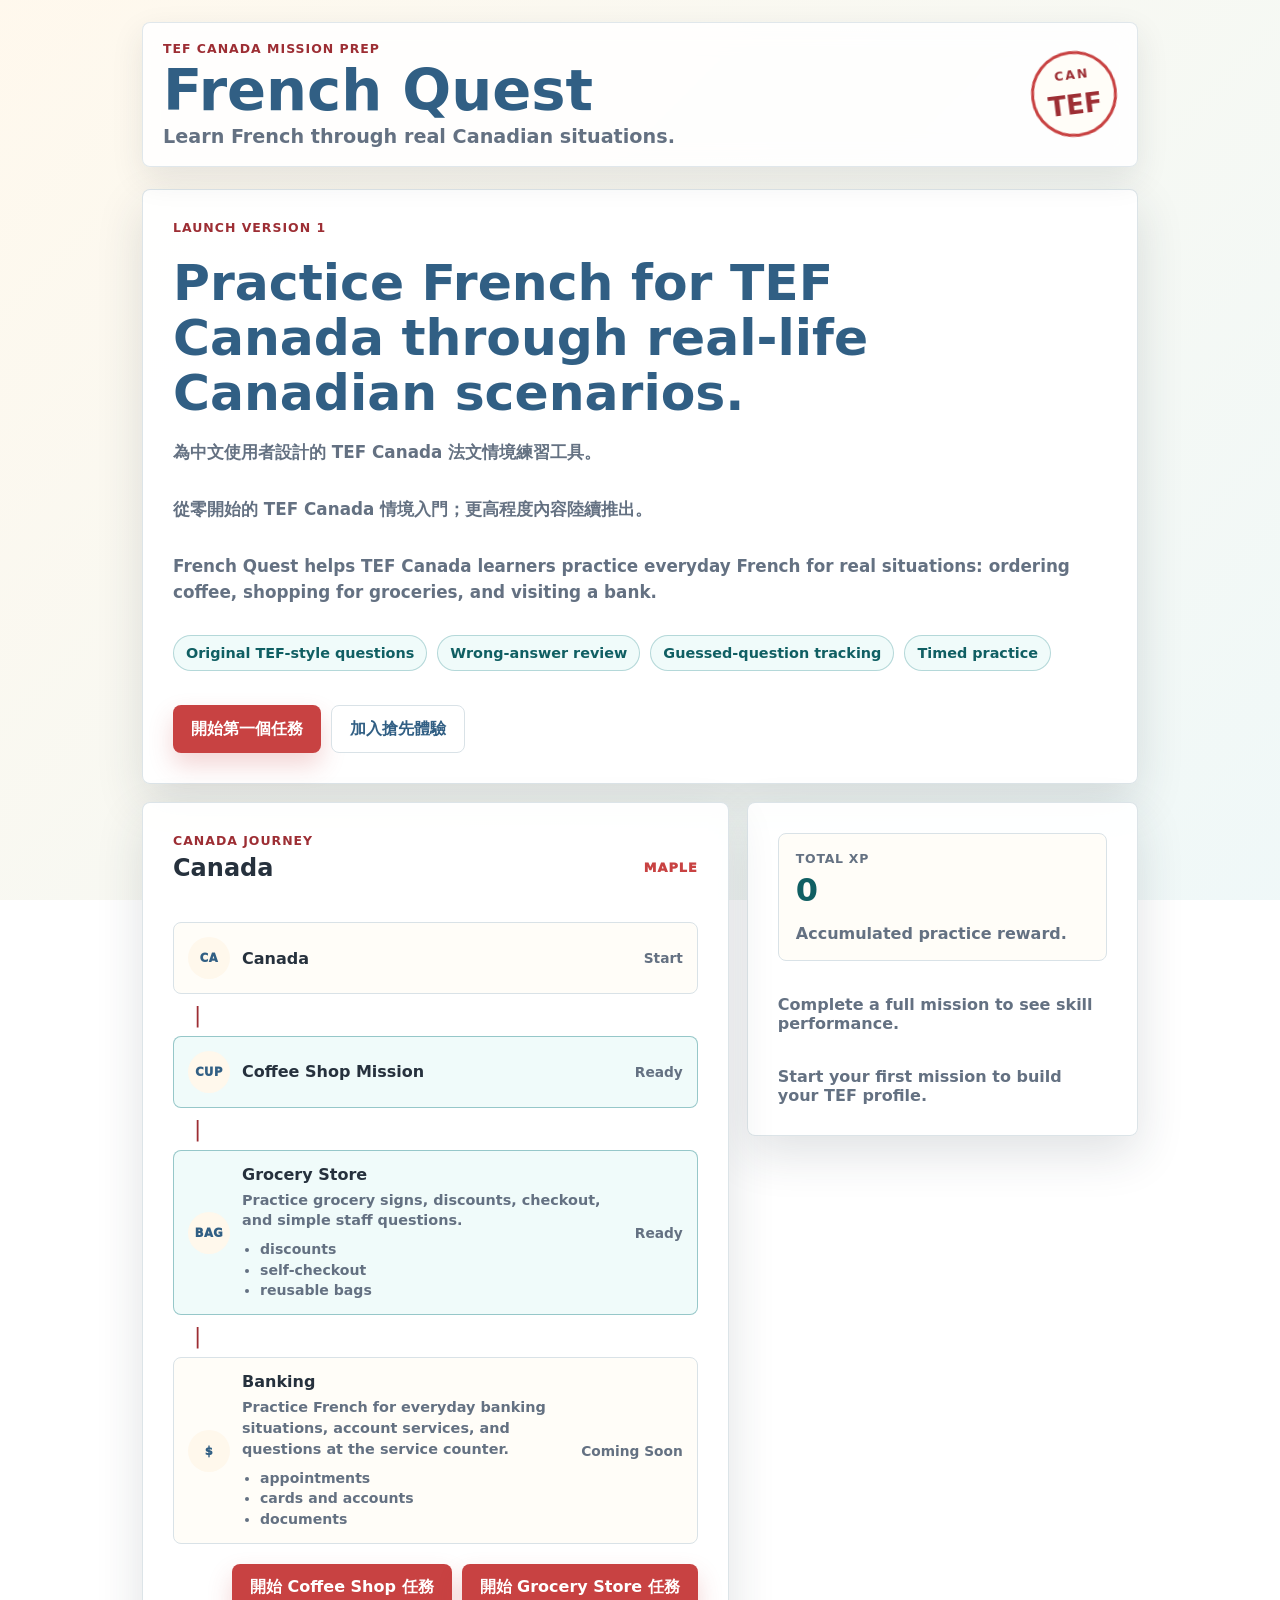
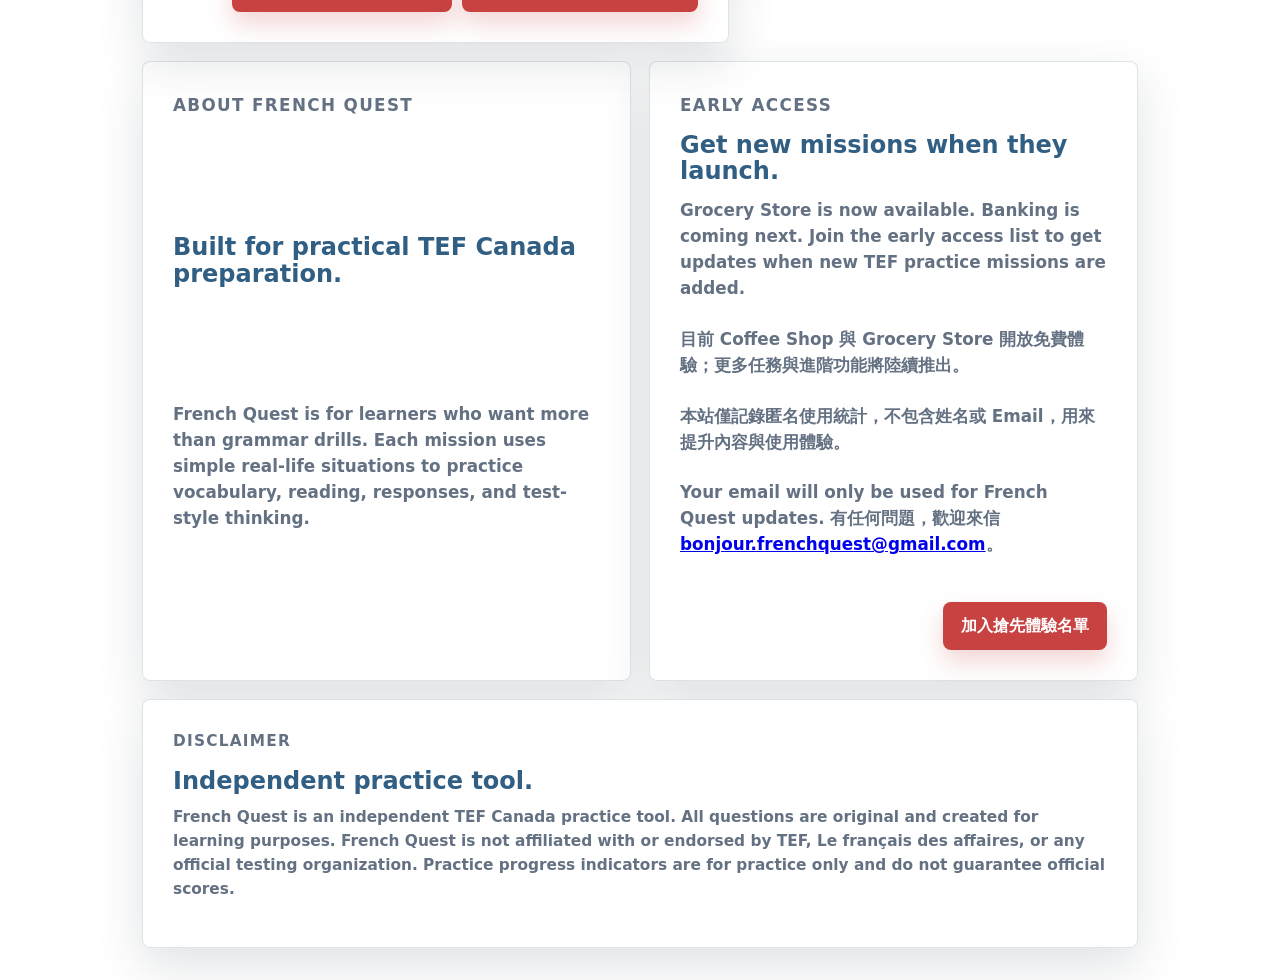
==== early-access/index.html @ 3b97d38c "Add Early Access preview path" ====
<!DOCTYPE html>
<html lang="zh-Hant">
<head>
  <meta charset="UTF-8">
  <meta name="viewport" content="width=device-width, initial-scale=1.0">
  <meta name="robots" content="noindex, nofollow">
  <title>French Quest</title>
  <link rel="stylesheet" href="style.css">
  <link rel="stylesheet" href="mobile-fixes.css">
</head>
<body>
  <div class="app-shell">
    <header class="site-header">
      <div>
        <p class="eyebrow">TEF Canada Mission Prep</p>
        <h1>French Quest</h1>
        <p class="subtitle">Learn French through real Canadian situations.</p>
      </div>
      <div class="passport-stamp" aria-label="Canadian journey badge">
        <span>CAN</span>
        <strong>TEF</strong>
      </div>
    </header>

    <main id="app" aria-live="polite"></main>
  </div>

  <script>
    window.frenchQuestRuntime = {
      environment: "early-access",
      reviewMode: false,
      disableAnalytics: false,
      publicMissions: ["coffee_shop", "grocery_store"],
      analyticsCohort: "early_access",
      analyticsPage: "early_access_home"
    };
  </script>
  <script src="script.js"></script>
  <script src="links.js"></script>
</body>
</html>
---- early-access/style.css ----
:root {
  color-scheme: light;
  --ink: #26313d;
  --muted: #647182;
  --paper: #fff8ec;
  --panel: #ffffff;
  --line: #d9e2e7;
  --red: #c84242;
  --red-dark: #9d2e34;
  --teal: #197f83;
  --teal-dark: #105f63;
  --green: #2e8f5b;
  --gold: #d79a2b;
  --blue: #315f84;
  --shadow: 0 18px 48px rgba(38, 49, 61, 0.14);
}

* {
  box-sizing: border-box;
}

body {
  margin: 0;
  min-height: 100vh;
  font-family: Inter, ui-sans-serif, system-ui, -apple-system, BlinkMacSystemFont, "Segoe UI", sans-serif;
  color: var(--ink);
  background:
    linear-gradient(135deg, rgba(255, 248, 236, 0.94), rgba(237, 247, 247, 0.86)),
    url("https://images.unsplash.com/photo-1506744038136-46273834b3fb?auto=format&fit=crop&w=1600&q=75");
  background-attachment: fixed;
  background-position: center;
  background-size: cover;
}

button {
  font: inherit;
}

.app-shell {
  width: min(1040px, 100%);
  min-height: 100vh;
  margin: 0 auto;
  padding: 22px;
}

.site-header {
  display: flex;
  align-items: center;
  justify-content: space-between;
  gap: 18px;
  padding: 18px 20px;
  border: 1px solid rgba(217, 226, 231, 0.82);
  border-radius: 8px;
  background: rgba(255, 255, 255, 0.86);
  box-shadow: 0 12px 32px rgba(38, 49, 61, 0.1);
  backdrop-filter: blur(14px);
}

.eyebrow {
  margin: 0 0 6px;
  color: var(--red-dark);
  font-size: 0.78rem;
  font-weight: 800;
  letter-spacing: 0.08em;
  text-transform: uppercase;
}

h1,
h2,
h3,
p {
  margin-top: 0;
}

h1 {
  margin-bottom: 5px;
  color: var(--blue);
  font-size: clamp(2rem, 6vw, 3.6rem);
  line-height: 1;
  letter-spacing: 0;
}

.subtitle {
  margin-bottom: 0;
  color: var(--muted);
  font-size: clamp(1rem, 2.5vw, 1.2rem);
  font-weight: 650;
}

.passport-stamp {
  width: 86px;
  height: 86px;
  display: grid;
  place-items: center;
  flex: 0 0 auto;
  border: 3px solid var(--red);
  border-radius: 50%;
  color: var(--red-dark);
  transform: rotate(-7deg);
  background: #fffdf8;
}

.passport-stamp span,
.passport-stamp strong {
  display: block;
  line-height: 1;
}

.passport-stamp span {
  font-size: 0.78rem;
  font-weight: 900;
  letter-spacing: 0.16em;
}

.passport-stamp strong {
  margin-top: -20px;
  font-size: 1.65rem;
}

#app {
  padding: 22px 0 10px;
}

.screen {
  display: grid;
  gap: 18px;
}

.panel {
  padding: clamp(18px, 4vw, 30px);
  border: 1px solid rgba(217, 226, 231, 0.92);
  border-radius: 8px;
  background: rgba(255, 255, 255, 0.94);
  box-shadow: var(--shadow);
}

.home-grid {
  grid-template-columns: minmax(0, 1.5fr) minmax(280px, 1fr);
  align-items: start;
}

.readiness-card {
  display: grid;
  gap: 18px;
}

.readiness-top {
  display: flex;
  align-items: center;
  justify-content: space-between;
  gap: 14px;
}

.readiness-number {
  color: var(--teal-dark);
  font-size: clamp(2.25rem, 7vw, 3.6rem);
  font-weight: 900;
  line-height: 1;
}

.meter {
  height: 14px;
  overflow: hidden;
  border: 1px solid var(--line);
  border-radius: 999px;
  background: #eef3f5;
}

.meter-fill {
  height: 100%;
  width: var(--value, 0%);
  border-radius: inherit;
  background: linear-gradient(90deg, var(--red), var(--gold), var(--teal));
  transition: width 260ms ease;
}

.skill-grid,
.report-grid {
  display: grid;
  grid-template-columns: repeat(2, minmax(0, 1fr));
  gap: 10px;
}

.skill-tile,
.report-tile {
  min-height: 86px;
  padding: 15px;
  border: 1px solid var(--line);
  border-radius: 8px;
  background: #f8fbfb;
}

.skill-tile span,
.report-tile span,
.stat-label {
  display: block;
  color: var(--muted);
  font-size: 0.78rem;
  font-weight: 850;
  letter-spacing: 0.06em;
  text-transform: uppercase;
}

.skill-tile strong,
.report-tile strong {
  display: block;
  margin-top: 8px;
  color: var(--blue);
  font-size: 2rem;
  line-height: 1;
}

.journey {
  position: relative;
}

.journey-title {
  display: flex;
  align-items: center;
  justify-content: space-between;
  gap: 12px;
  margin-bottom: 20px;
}

.leaf {
  color: var(--red);
  font-size: 0.8rem;
  font-weight: 950;
  letter-spacing: 0.08em;
}

.route {
  display: grid;
  gap: 10px;
}

.route-stop {
  display: grid;
  grid-template-columns: 42px 1fr auto;
  align-items: center;
  gap: 12px;
  padding: 14px;
  border: 1px solid var(--line);
  border-radius: 8px;
  background: #fffdf8;
}

.route-stop.ready {
  border-color: rgba(25, 127, 131, 0.42);
  background: #f0fbfa;
}

.route-icon {
  width: 42px;
  height: 42px;
  display: grid;
  place-items: center;
  border-radius: 50%;
  background: var(--paper);
  color: var(--blue);
  font-size: 0.72rem;
  font-weight: 950;
  letter-spacing: 0.04em;
}

.route-name {
  margin: 0;
  font-weight: 850;
}

.route-preview {
  margin: 6px 0 0;
  color: var(--muted);
  font-size: 0.9rem;
  font-weight: 650;
  line-height: 1.45;
}

.route-preview-list {
  margin: 8px 0 0;
  padding-left: 18px;
  color: var(--muted);
  font-size: 0.88rem;
  font-weight: 650;
  line-height: 1.45;
}

.route-state {
  color: var(--muted);
  font-size: 0.86rem;
  font-weight: 800;
}

.route-arrow {
  padding-left: 21px;
  color: var(--red-dark);
  font-size: 1.35rem;
  line-height: 1;
}

.primary-btn,
.secondary-btn {
  min-height: 48px;
  padding: 0 18px;
  border-radius: 8px;
  font-weight: 850;
  cursor: pointer;
  transition: transform 160ms ease, box-shadow 160ms ease, background 160ms ease;
}

.primary-btn {
  border: 0;
  background: var(--red);
  color: #fff;
  box-shadow: 0 12px 24px rgba(200, 66, 66, 0.22);
}

.secondary-btn {
  border: 1px solid var(--line);
  background: #fff;
  color: var(--blue);
}

.primary-btn:hover,
.secondary-btn:hover {
  transform: translateY(-1px);
}

.primary-btn:disabled {
  opacity: 0.48;
  cursor: not-allowed;
  transform: none;
  box-shadow: none;
}

.mission-card {
  width: min(760px, 100%);
  margin: 0 auto;
}

.mission-head {
  display: flex;
  align-items: flex-start;
  justify-content: space-between;
  gap: 16px;
  margin-bottom: 18px;
}

.mission-head h2 {
  margin-bottom: 6px;
  color: var(--blue);
  font-size: clamp(1.7rem, 5vw, 2.6rem);
  line-height: 1.05;
}

.review-line {
  display: grid;
  gap: 4px;
  max-width: 620px;
  color: var(--muted);
  font-size: 0.95rem;
  font-weight: 650;
  line-height: 1.35;
}

.review-line p {
  margin-bottom: 0;
}

.review-line strong {
  color: var(--ink);
}

.question-meta {
  display: flex;
  flex-wrap: wrap;
  gap: 10px;
  margin-bottom: 18px;
  color: var(--muted);
  font-weight: 800;
}

.pill {
  padding: 7px 10px;
  border: 1px solid var(--line);
  border-radius: 999px;
  background: #fffdf8;
}

.question-text {
  margin: 22px 0;
  font-size: clamp(1.35rem, 4vw, 2rem);
  font-weight: 850;
  line-height: 1.25;
  white-space: pre-line;
}

.review-line p {
  white-space: pre-line;
}

.options {
  display: grid;
  grid-template-columns: repeat(2, minmax(0, 1fr));
  gap: 12px;
}

.option {
  min-height: 64px;
  padding: 15px;
  border: 2px solid var(--line);
  border-radius: 8px;
  background: #fff;
  color: var(--ink);
  text-align: left;
  font-weight: 800;
  cursor: pointer;
}

.option:hover,
.option.selected {
  border-color: var(--teal);
  background: #effafa;
}

.option.correct {
  border-color: var(--green);
  background: #edf8f1;
}

.option.wrong {
  border-color: var(--red);
  background: #fff0ee;
}

.actions {
  display: flex;
  justify-content: flex-end;
  gap: 10px;
  margin-top: 20px;
}

.feedback-result {
  display: inline-flex;
  align-items: center;
  gap: 10px;
  margin-bottom: 16px;
  padding: 9px 12px;
  border-radius: 999px;
  font-weight: 900;
}

.feedback-result.correct {
  color: #216a45;
  background: #e8f7ed;
}

.feedback-result.incorrect {
  color: var(--red-dark);
  background: #fff0ee;
}

.learning-notes {
  display: grid;
  gap: 12px;
}

.note {
  padding: 15px;
  border: 1px solid var(--line);
  border-radius: 8px;
  background: #fbfdfd;
}

.note span {
  display: block;
  margin-bottom: 5px;
  color: var(--teal-dark);
  font-size: 0.78rem;
  font-weight: 900;
  letter-spacing: 0.07em;
  text-transform: uppercase;
  white-space: normal;
}

.note-content {
  white-space: pre-line;
}

.complete-card {
  width: min(760px, 100%);
  margin: 0 auto;
  text-align: center;
}

.complete-card h2 {
  color: var(--blue);
  font-size: clamp(2.2rem, 8vw, 4rem);
  line-height: 1;
}

.score-row {
  display: grid;
  grid-template-columns: repeat(3, minmax(0, 1fr));
  gap: 12px;
  margin: 22px 0;
}

.stat-card {
  padding: 17px;
  border: 1px solid var(--line);
  border-radius: 8px;
  background: #fffdf8;
}

.stat-card strong {
  display: block;
  margin-top: 8px;
  color: var(--teal-dark);
  font-size: 2rem;
  line-height: 1;
}

.next-step {
  margin: 18px 0 0;
  color: var(--muted);
  font-weight: 750;
}

@media (max-width: 760px) {
  .app-shell {
    padding: 12px;
  }

  .site-header,
  .mission-head,
  .readiness-top {
    align-items: flex-start;
    flex-direction: column;
  }

  .passport-stamp {
    width: 72px;
    height: 72px;
  }

  .home-grid,
  .options,
  .score-row {
    grid-template-columns: 1fr;
  }

  .skill-grid,
  .report-grid {
    grid-template-columns: 1fr 1fr;
  }

  .route-stop {
    grid-template-columns: 38px 1fr;
  }

  .route-state {
    grid-column: 2;
  }

  .route-preview,
  .route-preview-list {
    grid-column: 2;
  }
}

@media (max-width: 440px) {
  .skill-grid,
  .report-grid {
    grid-template-columns: 1fr;
  }

  .actions {
    flex-direction: column;
  }

  .primary-btn,
  .secondary-btn {
    width: 100%;
  }
}
---- early-access/mobile-fixes.css ----
/* French Quest launch, mobile, and question-page UX refinements */

.launch-hero {
  display: grid;
  gap: 14px;
  margin-bottom: 18px;
}

.launch-hero h2,
.info-panel h2 {
  margin-bottom: 4px;
  color: var(--blue);
  line-height: 1.1;
}

.launch-hero h2 {
  max-width: 760px;
  font-size: clamp(2rem, 5vw, 3.15rem);
}

.launch-copy,
.info-panel p {
  color: var(--muted);
  font-size: 1.05rem;
  font-weight: 650;
  line-height: 1.55;
}

.launch-points {
  display: flex;
  flex-wrap: wrap;
  gap: 10px;
}

.launch-points span {
  padding: 9px 12px;
  border: 1px solid rgba(25, 127, 131, 0.28);
  border-radius: 999px;
  background: #f0fbfa;
  color: var(--teal-dark);
  font-size: 0.9rem;
  font-weight: 850;
}

.launch-actions {
  justify-content: flex-start;
}

.launch-grid {
  grid-template-columns: repeat(2, minmax(0, 1fr));
  margin-top: 18px;
}

.info-panel {
  display: grid;
  gap: 8px;
}

.disclaimer-panel {
  grid-column: 1 / -1;
}

.disclaimer-panel p {
  font-size: 0.96rem;
}

.completion-cta {
  margin: 22px 0 0;
  text-align: left;
}

.mission-card .mission-head h2 {
  font-size: 1.15rem;
  line-height: 1.12;
  margin-bottom: 2px;
}

.mission-card .mission-head .eyebrow {
  margin-bottom: 3px;
}

.mission-card .mission-head {
  margin-bottom: 10px;
}

.mission-card .question-text {
  margin-top: 18px;
}

.mission-card .review-line {
  margin-top: 6px;
  gap: 7px;
  font-size: 1.08rem;
  line-height: 1.45;
}

.mission-card .review-line p {
  margin-bottom: 0;
}

.mission-card .review-line strong {
  font-size: 1.02rem;
}

.feedback-result {
  margin-top: 6px;
  margin-bottom: 18px;
  font-size: 1.05rem;
}

@media (min-width: 761px) {
  .mission-card .mission-head h2 {
    font-size: 1.2rem;
  }

  .mission-card .mission-head:has(.review-line) h2 {
    font-size: 1.45rem;
  }
}

@media (max-width: 760px) {
  body {
    padding-bottom: 92px;
  }

  .launch-grid {
    grid-template-columns: 1fr;
  }

  .launch-hero h2 {
    font-size: 1.85rem;
  }

  .launch-actions,
  .journey .actions,
  .info-panel .actions,
  .completion-cta .actions {
    align-items: stretch;
    flex-direction: column;
  }

  .journey .actions .primary-btn {
    width: 100%;
    min-height: 54px;
  }

  .mission-card .mission-head h2 {
    font-size: 1.08rem;
  }

  .mission-card .mission-head:has(.review-line) h2 {
    font-size: 1.35rem;
  }

  .mission-card .review-line {
    font-size: 1rem;
  }

  .question-text {
    font-size: clamp(1.22rem, 6vw, 1.55rem);
    line-height: 1.28;
  }

  .mission-card .actions {
    position: sticky;
    bottom: 0;
    z-index: 20;
    margin: 18px -18px -18px;
    padding: 12px 18px calc(12px + env(safe-area-inset-bottom));
    border-top: 1px solid var(--line);
    background: rgba(255, 255, 255, 0.96);
    box-shadow: 0 -12px 28px rgba(38, 49, 61, 0.12);
    backdrop-filter: blur(12px);
  }

  .mission-card .actions .primary-btn,
  .mission-card .actions .secondary-btn {
    min-height: 46px;
  }
}
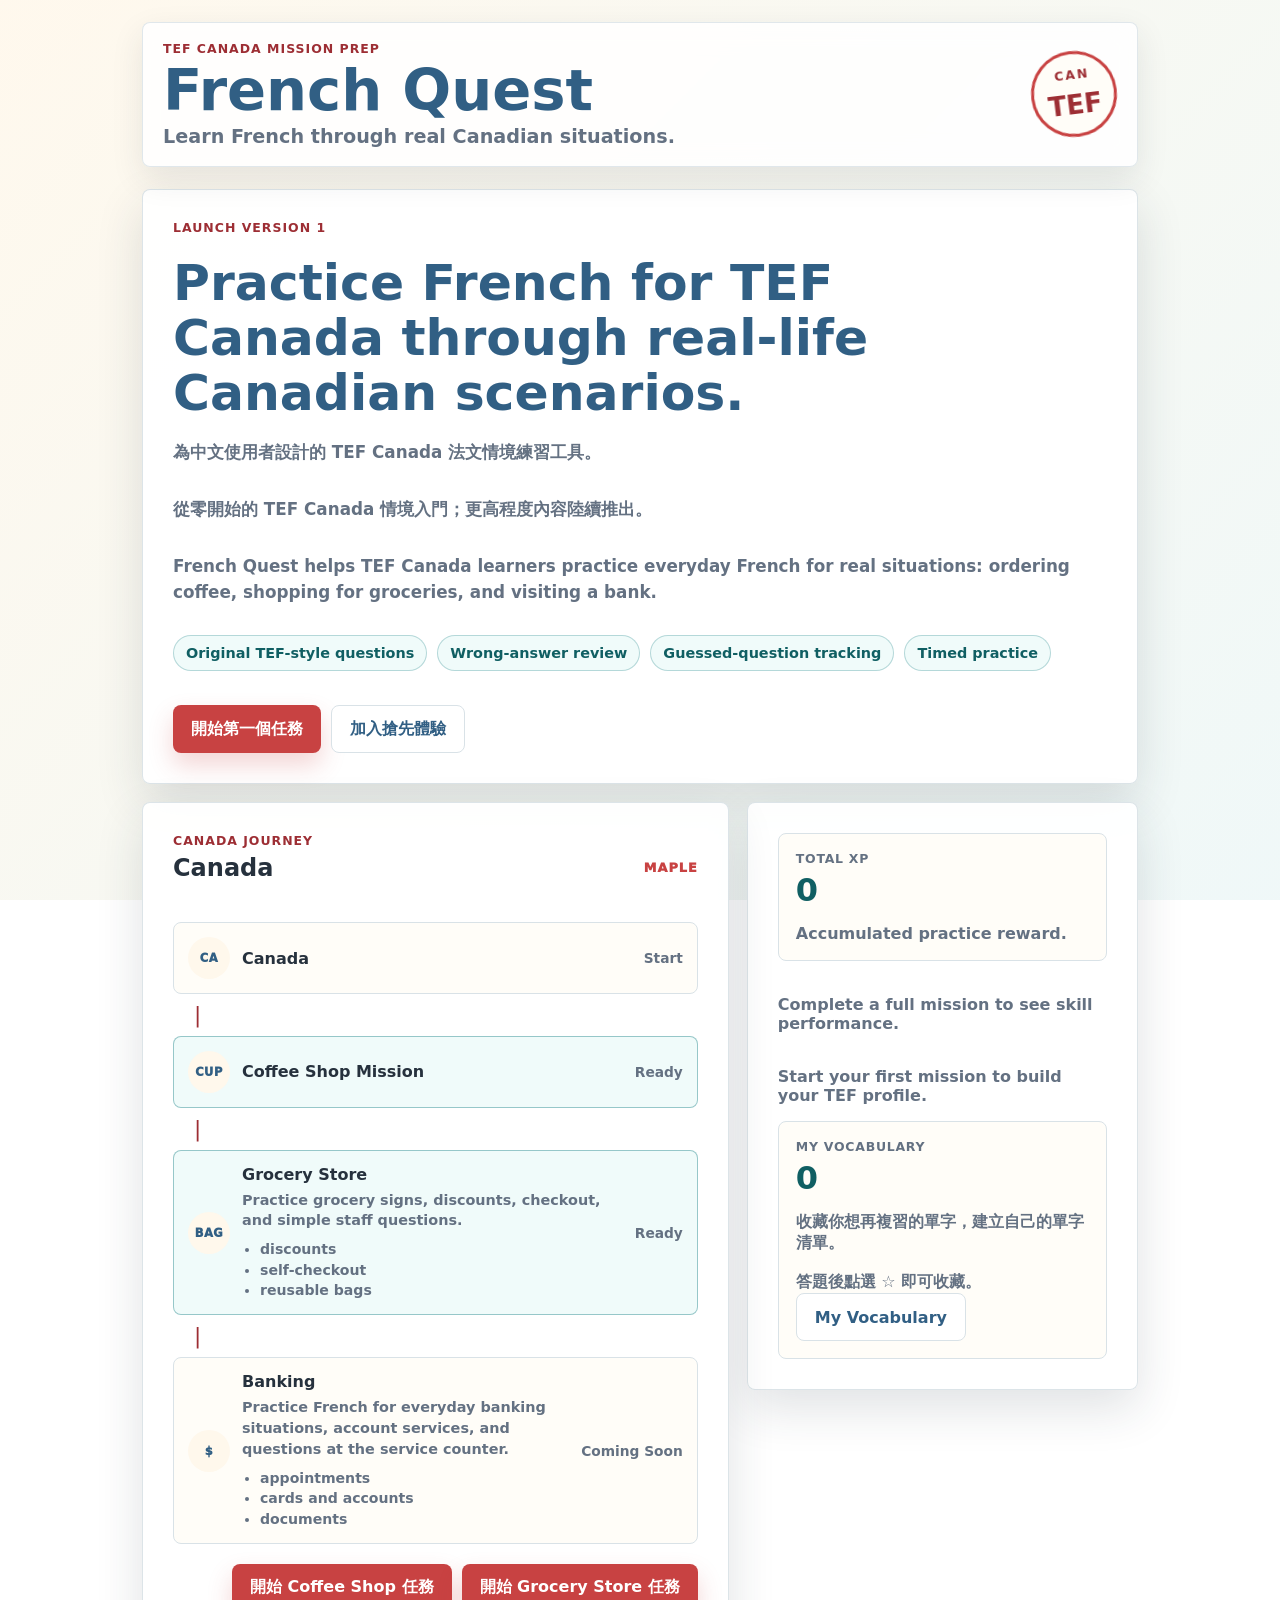
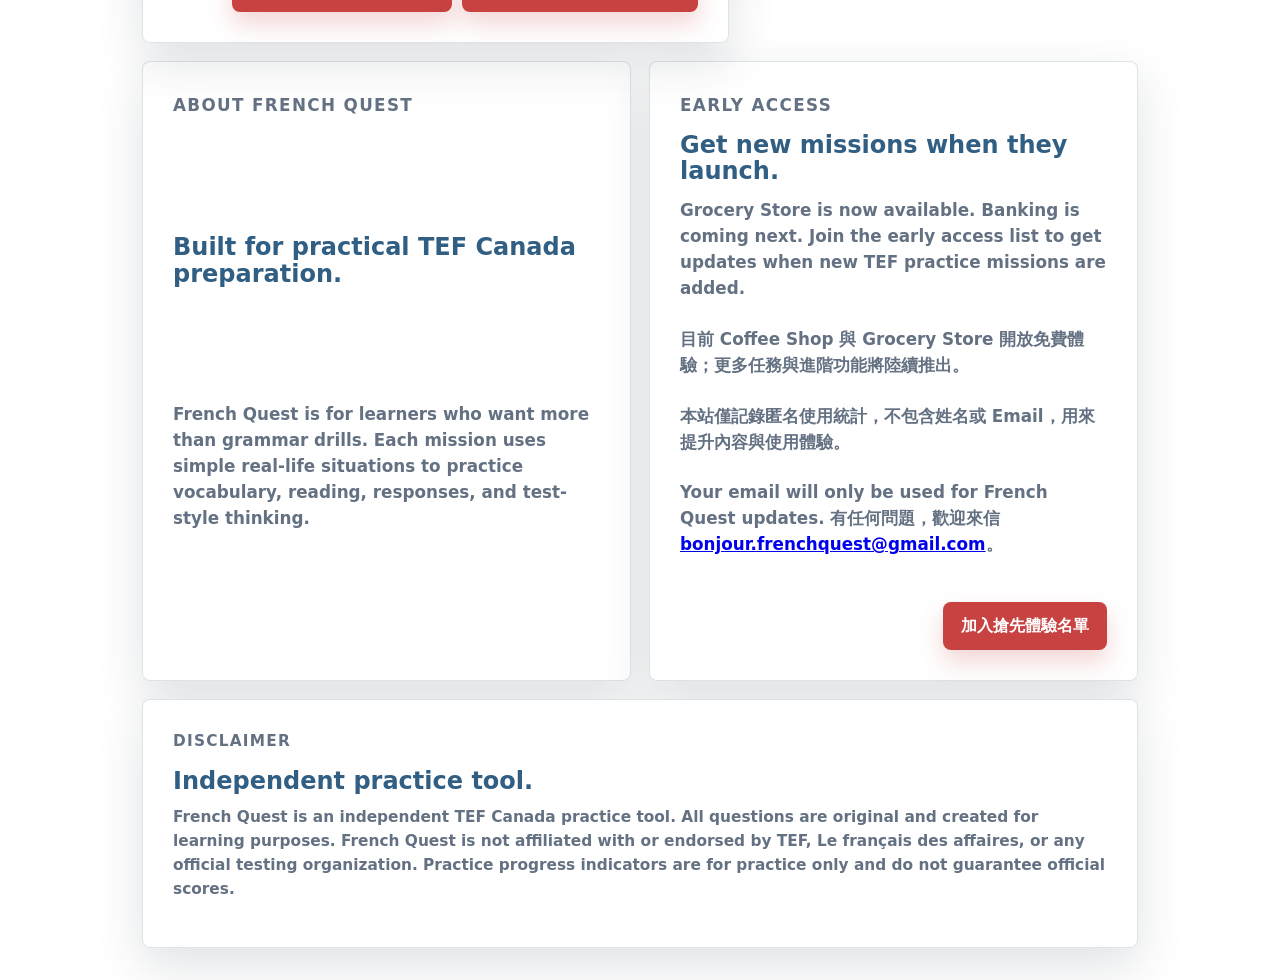
==== commit c58300dd: "Update staging My Vocabulary preview" ====
--- a/early-access/index.html
+++ b/early-access/index.html
@@ -29,10 +29,11 @@
     window.frenchQuestRuntime = {
       environment: "early-access",
       reviewMode: false,
-      disableAnalytics: false,
+      disableAnalytics: true,
       publicMissions: ["coffee_shop", "grocery_store"],
       analyticsCohort: "early_access",
-      analyticsPage: "early_access_home"
+      analyticsPage: "early_access_home",
+      progressStoragePrefix: "earlyAccess_"
     };
   </script>
   <script src="script.js"></script>
@@ -40,3 +41,4 @@
 </body>
 </html>
 
+
--- a/early-access/style.css
+++ b/early-access/style.css
@@ -527,6 +527,57 @@
   font-weight: 750;
 }
 
+.vocabulary-feedback-list,
+.vocabulary-list {
+  display: grid;
+  gap: 10px;
+}
+
+.vocabulary-feedback-item,
+.vocabulary-row {
+  display: flex;
+  align-items: center;
+  justify-content: space-between;
+  gap: 12px;
+  padding: 10px 12px;
+  border: 1px solid var(--line);
+  border-radius: 8px;
+  background: #fff;
+}
+
+.vocabulary-feedback-item {
+  justify-content: flex-start;
+}
+
+.vocabulary-feedback-item strong,
+.vocabulary-row strong {
+  display: block;
+  color: var(--ink);
+}
+
+.vocabulary-feedback-item span,
+.vocabulary-row span {
+  display: block;
+  color: var(--muted);
+  font-weight: 750;
+}
+
+.vocabulary-star {
+  flex: 0 0 auto;
+  min-width: 112px;
+  min-height: 36px;
+  padding: 0 12px;
+  border: 1px solid var(--line);
+  border-radius: 999px;
+  background: #fffdf8;
+  color: var(--gold);
+  font-size: 0.92rem;
+  font-weight: 900;
+  line-height: 1;
+  white-space: nowrap;
+  cursor: pointer;
+}
+
 @media (max-width: 760px) {
   .app-shell {
     padding: 12px;
@@ -567,6 +618,17 @@
   .route-preview-list {
     grid-column: 2;
   }
+
+  .vocabulary-feedback-item,
+  .vocabulary-row {
+    align-items: flex-start;
+    flex-direction: column;
+  }
+
+  .vocabulary-star,
+  .vocabulary-row .secondary-btn {
+    width: 100%;
+  }
 }
 
 @media (max-width: 440px) {
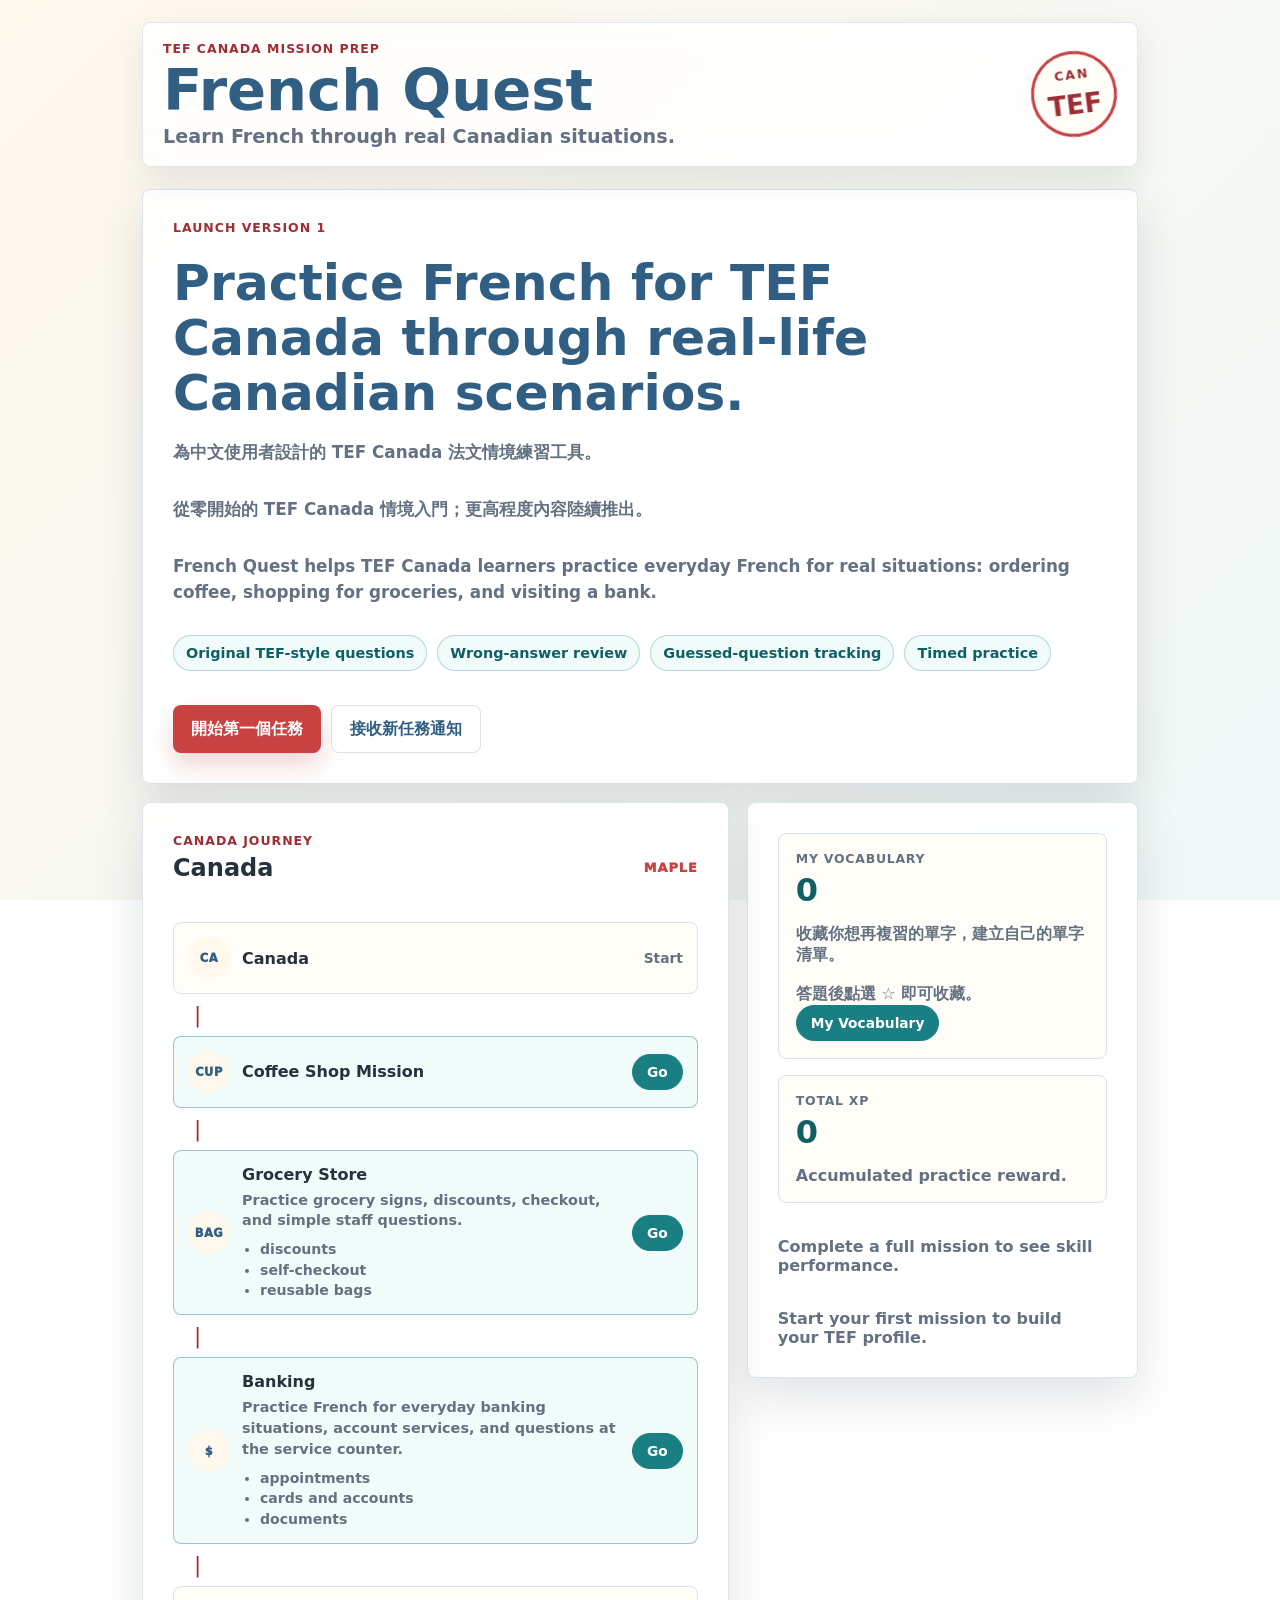
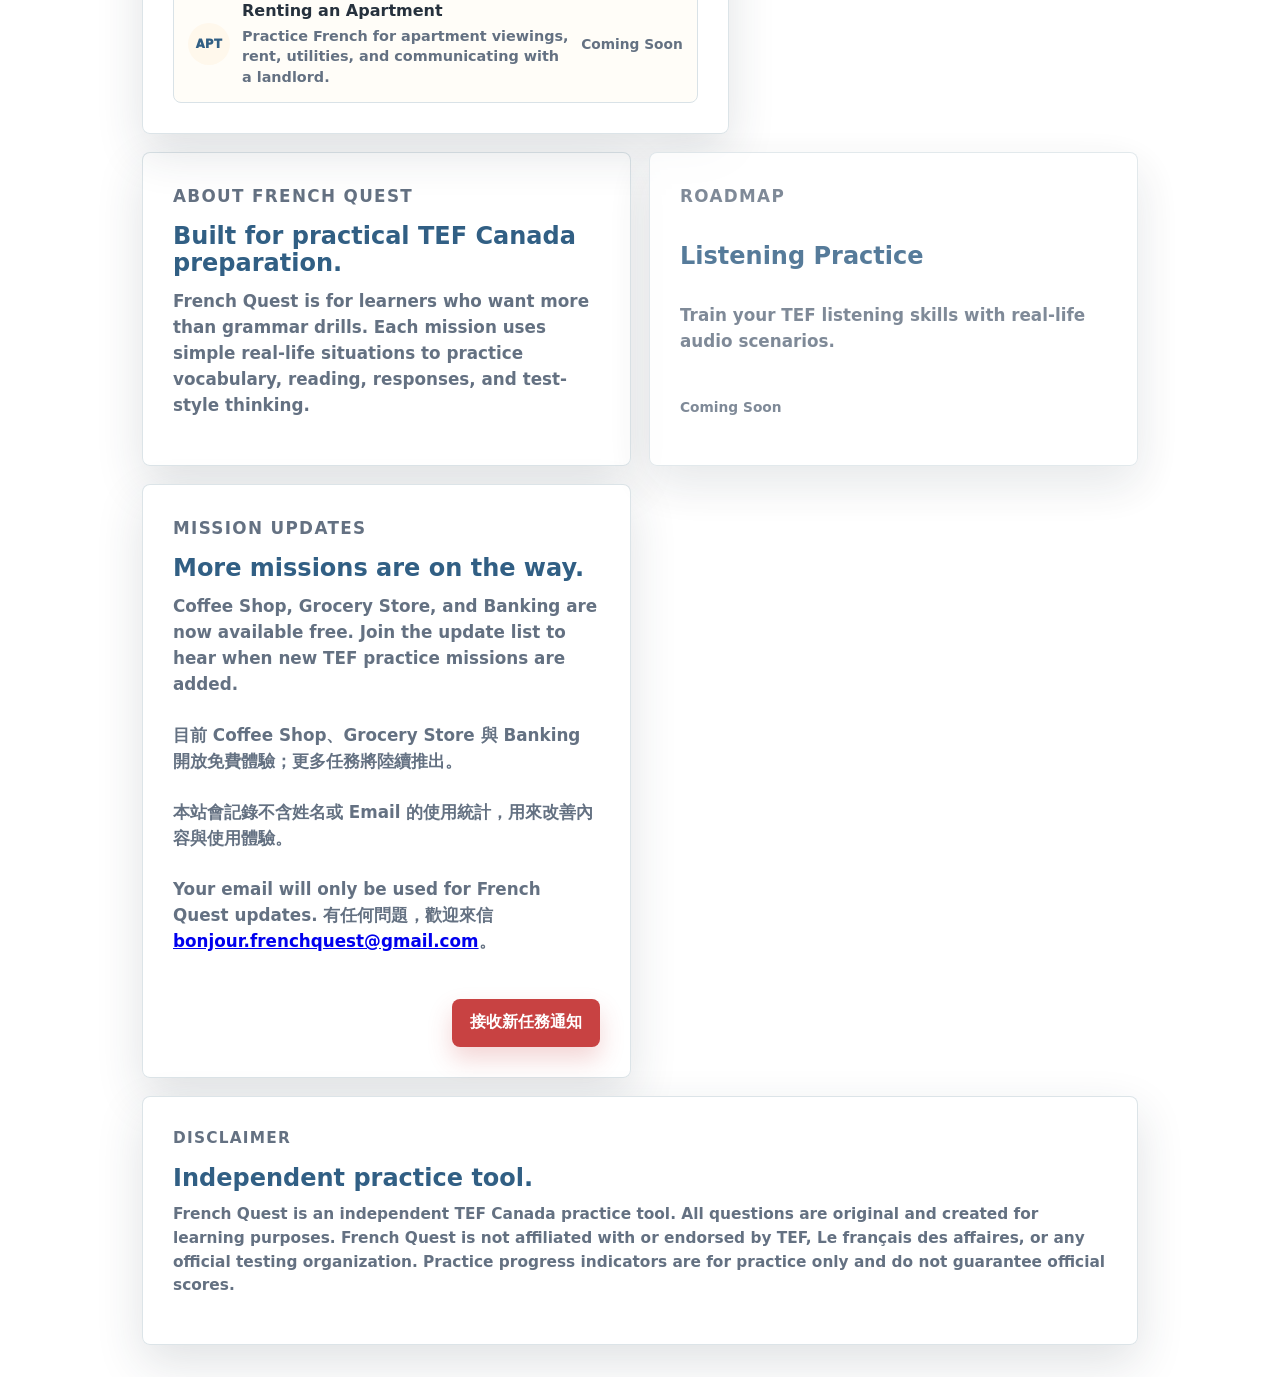
==== commit 8db27388: "Deploy Renting Apartment early access mission" ====
--- a/early-access/index.html
+++ b/early-access/index.html
@@ -29,8 +29,9 @@
     window.frenchQuestRuntime = {
       environment: "early-access",
       reviewMode: false,
-      disableAnalytics: true,
-      publicMissions: ["coffee_shop", "grocery_store"],
+      disableAnalytics: false,
+      publicMissions: ["coffee_shop", "grocery_store", "banking"],
+      earlyAccessMissionIds: ["renting_apartment"],
       analyticsCohort: "early_access",
       analyticsPage: "early_access_home",
       progressStoragePrefix: "earlyAccess_"
--- a/early-access/style.css
+++ b/early-access/style.css
@@ -291,11 +291,48 @@
   font-weight: 800;
 }
 
+.route-go {
+  min-height: 36px;
+  padding: 0 14px;
+  border: 1px solid var(--teal);
+  border-radius: 999px;
+  background: var(--teal);
+  color: #ffffff;
+  font: inherit;
+  font-size: 0.86rem;
+  font-weight: 850;
+  cursor: pointer;
+}
+
+.route-go:hover {
+  background: var(--teal-dark);
+}
+
+.vocabulary-cta {
+  align-self: flex-start;
+}
+
+.roadmap-teaser {
+  opacity: 0.82;
+}
+
 .route-arrow {
   padding-left: 21px;
   color: var(--red-dark);
   font-size: 1.35rem;
   line-height: 1;
+}
+
+.mission-secondary-actions {
+  display: flex;
+  flex-wrap: wrap;
+  gap: 12px;
+  margin-top: 20px;
+}
+
+.mission-secondary-actions .secondary-btn {
+  flex: 1 1 220px;
+  min-width: 0;
 }
 
 .primary-btn,
@@ -614,20 +651,45 @@
     grid-column: 2;
   }
 
+  .route-go {
+    grid-column: 2;
+    justify-self: start;
+  }
+
+  .mission-secondary-actions .secondary-btn {
+    flex-basis: 100%;
+  }
+
   .route-preview,
   .route-preview-list {
     grid-column: 2;
   }
 
-  .vocabulary-feedback-item,
+  .vocabulary-feedback-item {
+    align-items: flex-start;
+    flex-direction: column;
+  }
+
+  .vocabulary-star {
+    width: 100%;
+  }
+
   .vocabulary-row {
     align-items: flex-start;
-    flex-direction: column;
-  }
-
-  .vocabulary-star,
+    flex-direction: row;
+  }
+
+  .vocabulary-row > div {
+    flex: 1 1 auto;
+    min-width: 0;
+  }
+
   .vocabulary-row .secondary-btn {
-    width: 100%;
+    flex: 0 0 auto;
+    width: auto;
+    min-height: 32px;
+    padding: 0 10px;
+    font-size: 0.86rem;
   }
 }
 
--- a/early-access/mobile-fixes.css
+++ b/early-access/mobile-fixes.css
@@ -16,6 +16,10 @@
 .launch-hero h2 {
   max-width: 760px;
   font-size: clamp(2rem, 5vw, 3.15rem);
+}
+
+.keep-together {
+  white-space: nowrap;
 }
 
 .launch-copy,
@@ -131,6 +135,10 @@
     font-size: 1.85rem;
   }
 
+  .keep-together {
+    white-space: normal;
+  }
+
   .launch-actions,
   .journey .actions,
   .info-panel .actions,
